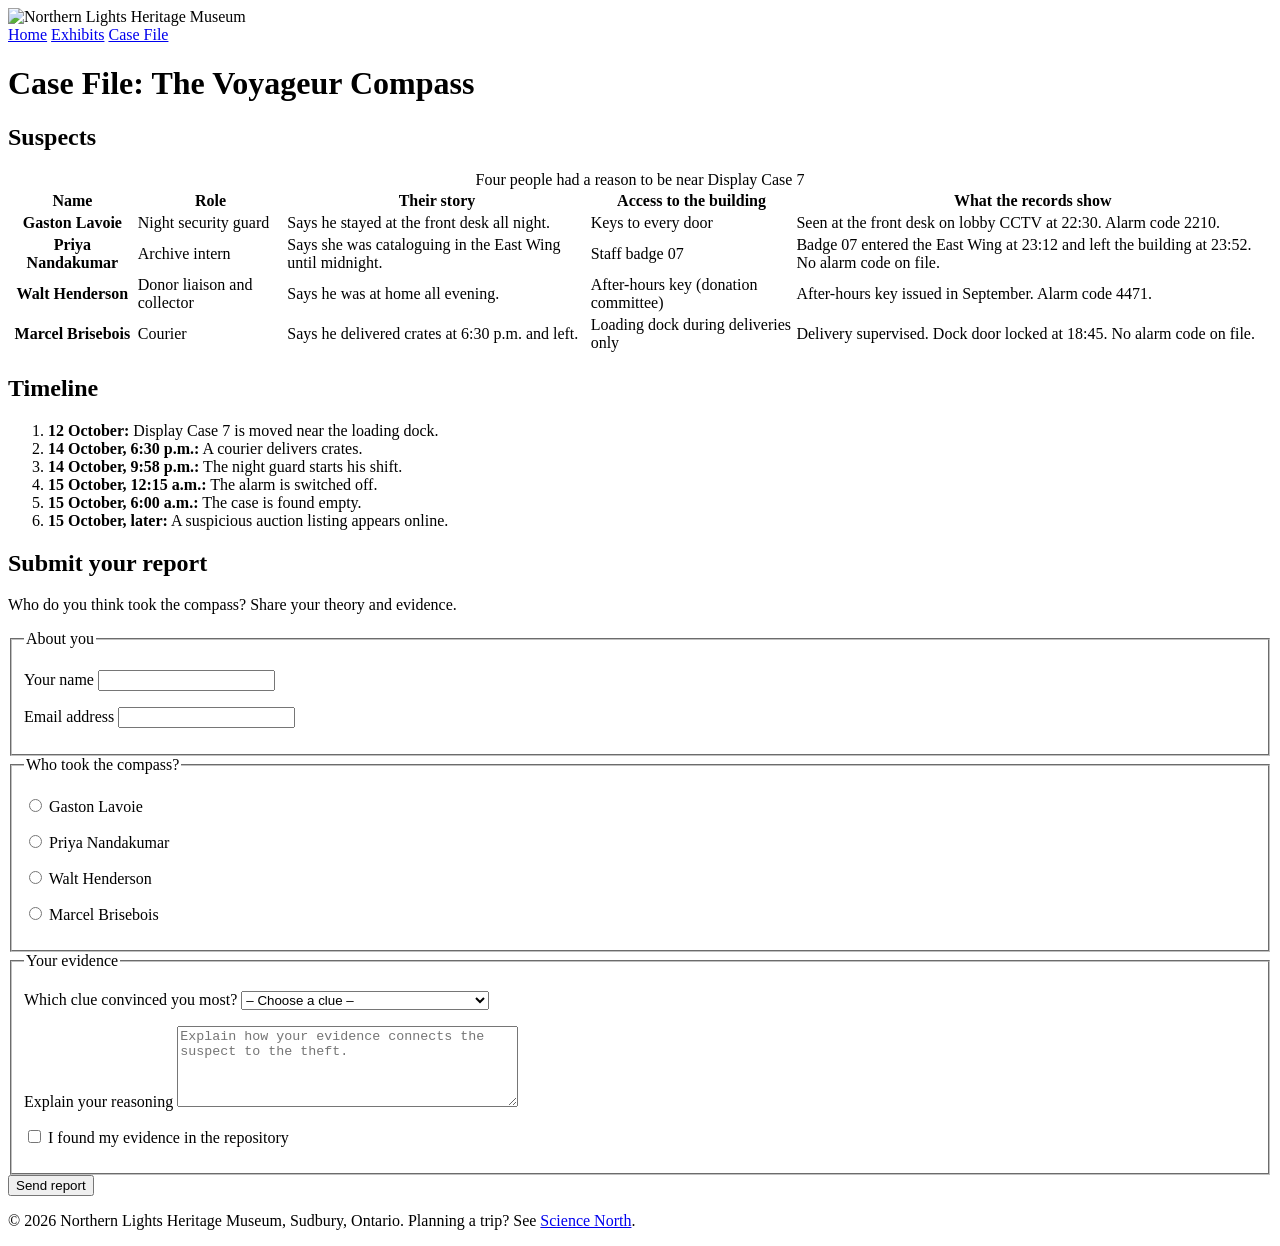
==== case-file.html @ 845b2476 "Add case file page with suspects table" ====
<!doctype html>
<html lang="en">
  <head>
    <meta charset="UTF-8" />
    <meta name="viewport" content="width=device-width, initial-scale=1.0" />
    <title>Case File | Northern Lights Heritage Museum</title>
    <link rel="stylesheet" href="styles.css" />
  </head>
  <body>
    <header>
      <img src="images/logo.png" alt="Northern Lights Heritage Museum" />

      <nav>
        <a href="index.html">Home</a>
        <a href="index.html#exhibits">Exhibits</a>
        <a href="case-file.html" class="active">Case File</a>
      </nav>
    </header>

    <main>
      <h1>Case File: The Voyageur Compass</h1>
      <section id="suspects">
        <h2>Suspects</h2>

        <div class="table-wrap">
          <table>
            <caption>
              Four people had a reason to be near Display Case 7
            </caption>

            <thead>
              <tr>
                <th scope="col">Name</th>
                <th scope="col">Role</th>
                <th scope="col">Their story</th>
                <th scope="col">Access to the building</th>
                <th scope="col">What the records show</th>
              </tr>
            </thead>

            <tbody>
              <tr>
                <th scope="row">Gaston Lavoie</th>
                <td>Night security guard</td>
                <td>Says he stayed at the front desk all night.</td>
                <td>Keys to every door</td>
                <td>
                  Seen at the front desk on lobby CCTV at 22:30. Alarm code
                  2210.
                </td>
              </tr>
              <tr>
                <th scope="row">Priya Nandakumar</th>
                <td>Archive intern</td>
                <td>
                  Says she was cataloguing in the East Wing until midnight.
                </td>
                <td>Staff badge 07</td>
                <td>
                  Badge 07 entered the East Wing at 23:12 and left the building
                  at 23:52. No alarm code on file.
                </td>
              </tr>

              <tr>
                <th scope="row">Walt Henderson</th>
                <td>Donor liaison and collector</td>
                <td>Says he was at home all evening.</td>
                <td>After-hours key (donation committee)</td>
                <td>After-hours key issued in September. Alarm code 4471.</td>
              </tr>

              <tr>
                <th scope="row">Marcel Brisebois</th>
                <td>Courier</td>
                <td>Says he delivered crates at 6:30 p.m. and left.</td>
                <td>Loading dock during deliveries only</td>
                <td>
                  Delivery supervised. Dock door locked at 18:45. No alarm code
                  on file.
                </td>
              </tr>
            </tbody>
          </table>
        </div>
      </section>
      <section id="timeline">
        <h2>Timeline</h2>

        <ol>
          <li>
            <strong>12 October:</strong>
            Display Case 7 is moved near the loading dock.
          </li>
          <li>
            <strong>14 October, 6:30 p.m.:</strong>
            A courier delivers crates.
          </li>
          <li>
            <strong>14 October, 9:58 p.m.:</strong>
            The night guard starts his shift.
          </li>
          <li>
            <strong>15 October, 12:15 a.m.:</strong>
            The alarm is switched off.
          </li>
          <li>
            <strong>15 October, 6:00 a.m.:</strong>
            The case is found empty.
          </li>
          <li>
            <strong>15 October, later:</strong>
            A suspicious auction listing appears online.
          </li>
        </ol>
      </section>
      <section id="report">
        <h2>Submit your report</h2>
        <p>
          Who do you think took the compass? Share your theory and evidence.
        </p>

        <form action="/reports" method="post">
          <fieldset>
            <legend>About you</legend>

            <p>
              <label for="detective-name">Your name</label>
              <input
                type="text"
                id="detective-name"
                name="detectiveName"
                required
              />
            </p>

            <p>
              <label for="detective-email">Email address</label>
              <input
                type="email"
                id="detective-email"
                name="detectiveEmail"
                required
              />
            </p>
          </fieldset>
          <fieldset>
            <legend>Who took the compass?</legend>

            <p>
              <input
                type="radio"
                id="who-lavoie"
                name="suspect"
                value="lavoie"
                required
              />
              <label for="who-lavoie">Gaston Lavoie</label>
            </p>

            <p>
              <input
                type="radio"
                id="who-nandakumar"
                name="suspect"
                value="nandakumar"
              />
              <label for="who-nandakumar">Priya Nandakumar</label>
            </p>

            <p>
              <input
                type="radio"
                id="who-henderson"
                name="suspect"
                value="henderson"
              />
              <label for="who-henderson">Walt Henderson</label>
            </p>

            <p>
              <input
                type="radio"
                id="who-brisebois"
                name="suspect"
                value="brisebois"
              />
              <label for="who-brisebois">Marcel Brisebois</label>
            </p>
          </fieldset>
          <fieldset>
            <legend>Your evidence</legend>

            <p>
              <label for="best-clue">Which clue convinced you most?</label>
              <select id="best-clue" name="bestClue" required>
                <option value="">– Choose a clue –</option>
                <option value="deleted-notes">The deleted staff notes</option>
                <option value="security-log">
                  The security log on the archive branch
                </option>
                <option value="html-comment">
                  The note in the old HTML page
                </option>
                <option value="css-comment">
                  The note in the old stylesheet
                </option>
              </select>
            </p>

            <p>
              <label for="reasoning">Explain your reasoning</label>
              <textarea
                id="reasoning"
                name="reasoning"
                rows="5"
                cols="40"
                placeholder="Explain how your evidence connects the suspect to the theft."
              ></textarea>
            </p>

            <p>
              <input
                type="checkbox"
                id="confirm"
                name="confirmEvidence"
                value="yes"
                required
              />
              <label for="confirm">I found my evidence in the repository</label>
            </p>
          </fieldset>

          <button type="submit" class="btn">Send report</button>
        </form>
      </section>
    </main>

    <footer>
      <p>
        © 2026 Northern Lights Heritage Museum, Sudbury, Ontario. Planning a
        trip? See
        <a href="https://www.sciencenorth.ca/">Science North</a>.
      </p>
    </footer>
  </body>
</html>
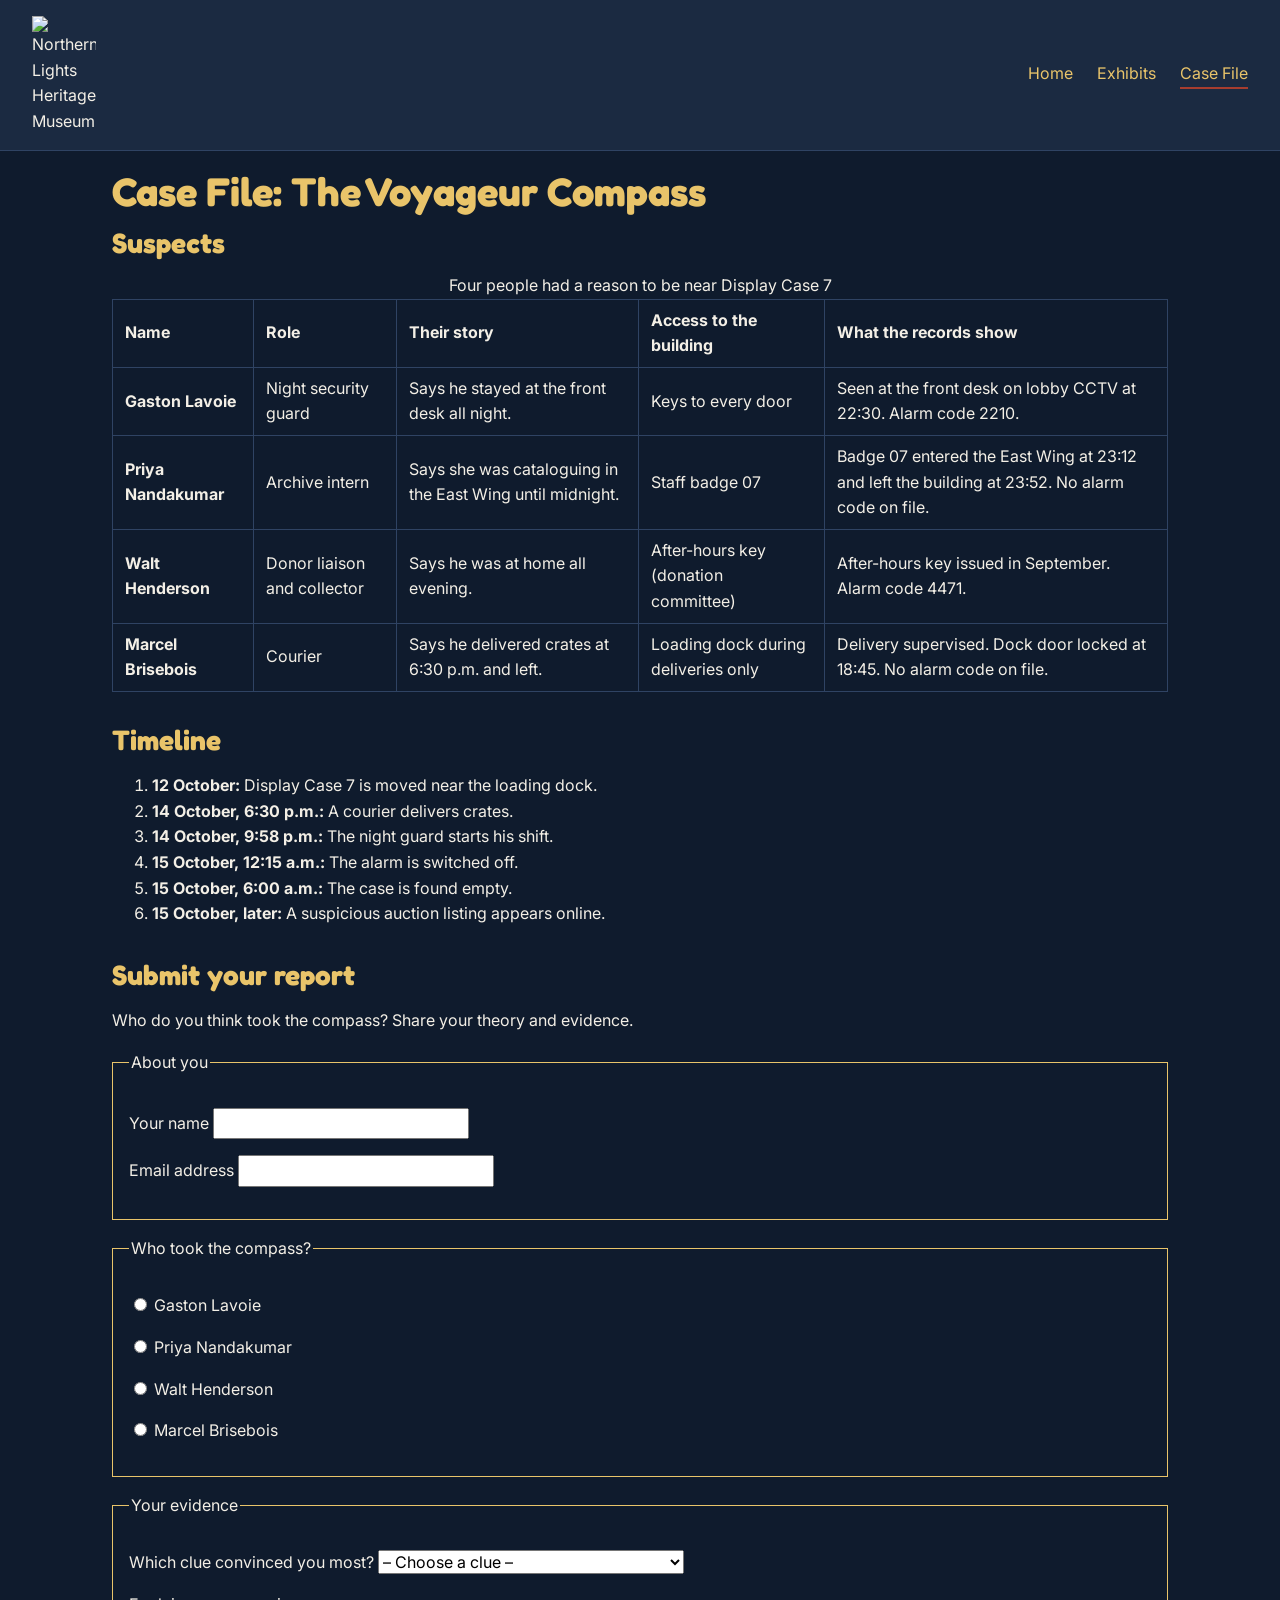
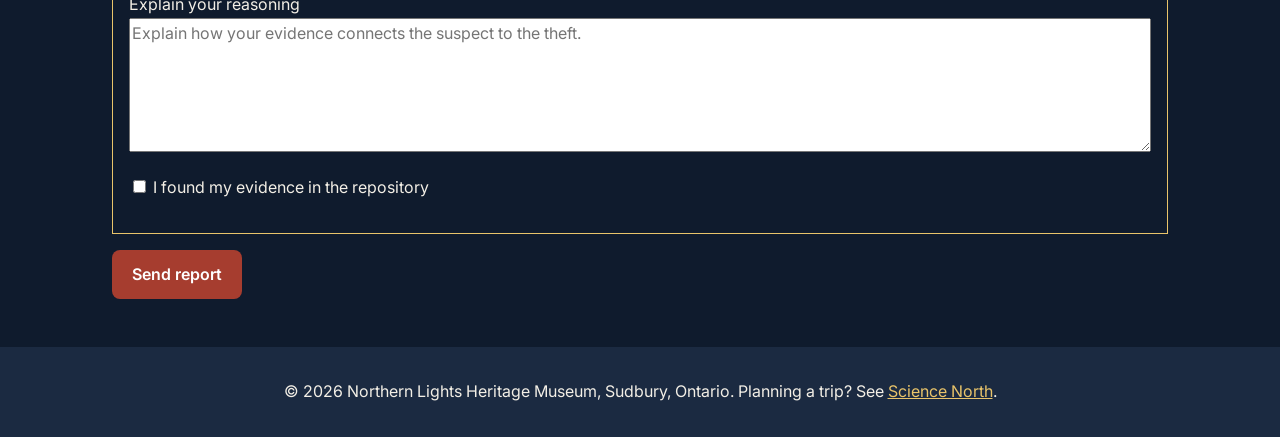
==== commit bbc53887: "Apply night palette, fonts and heading scale" ====
--- a/case-file.html
+++ b/case-file.html
@@ -4,6 +4,12 @@
     <meta charset="UTF-8" />
     <meta name="viewport" content="width=device-width, initial-scale=1.0" />
     <title>Case File | Northern Lights Heritage Museum</title>
+    <link rel="preconnect" href="https://fonts.googleapis.com" />
+    <link rel="preconnect" href="https://fonts.gstatic.com" crossorigin />
+    <link
+      href="https://fonts.googleapis.com/css2?family=Fredoka:wght@500;600&amp;family=Inter:wght@400;600&amp;display=swap"
+      rel="stylesheet"
+    />
     <link rel="stylesheet" href="styles.css" />
   </head>
   <body>
--- a/styles.css
+++ b/styles.css
@@ -0,0 +1,210 @@
+/* Voyageur Museum: styles.css (starter) */
+:root {
+  --color-bg: #0f1b2d;
+  --color-surface: #1b2a41;
+  --color-text: #f3efe6;
+  --color-primary: #e9c46a;
+  --color-accent: #a63d2f;
+  --color-accent-dark: #7d2c21;
+  --color-border: #2f4363;
+  --color-muted: #a9b4c6;
+  --spacing-unit: 1rem;
+  --radius: 0.5rem;
+  --font-heading: "Fredoka", "Trebuchet MS", sans-serif;
+  --font-body: "Inter", "Helvetica Neue", Arial, sans-serif;
+}
+
+/* Caption text under exhibit photos. Added by Sam (IT). */
+.caption {
+  color: #6b7a90;
+  font-size: 0.9rem;
+}
+
+* {
+  box-sizing: border-box;
+}
+
+body {
+  margin: 0;
+  background-color: var(--color-bg);
+  color: var(--color-text);
+  font-family: var(--font-body);
+  line-height: 1.6;
+}
+
+img {
+  max-width: 100%;
+  height: auto;
+}
+
+a {
+  color: var(--color-primary);
+}
+
+h1,
+h2,
+h3 {
+  margin: 0 0 0.75rem;
+  font-family: var(--font-heading);
+  line-height: 1.2;
+  color: var(--color-primary);
+}
+
+h1 {
+  font-size: 2rem;
+}
+
+h2 {
+  font-size: 1.5rem;
+}
+
+h3 {
+  font-size: 1.25rem;
+}
+
+header {
+  display: flex;
+  flex-wrap: wrap;
+  justify-content: space-between;
+  align-items: center;
+  gap: 1rem;
+  padding: var(--spacing-unit);
+  background-color: var(--color-surface);
+  border-bottom: 1px solid var(--color-border);
+}
+
+header img {
+  width: 4rem;
+}
+
+nav a {
+  color: var(--color-primary);
+  text-decoration: none;
+}
+
+nav {
+  display: flex;
+  flex-wrap: wrap;
+  gap: 0.5rem 1.5rem;
+}
+
+main {
+  max-width: 70rem;
+  margin: 0 auto;
+  padding: var(--spacing-unit);
+}
+
+section {
+  margin-bottom: 2rem;
+}
+
+footer {
+  padding: var(--spacing-unit);
+  background-color: var(--color-surface);
+  color: var(--color-text);
+  text-align: center;
+}
+
+fieldset {
+  margin: 0 0 1rem;
+  padding: var(--spacing-unit);
+  border: 1px solid var(--color-primary);
+}
+
+textarea {
+  width: 100%;
+}
+
+.active {
+  color: var(--color-primary);
+  border-bottom: 2px solid var(--color-accent);
+}
+
+.exhibit-list {
+  list-style: none;
+  margin: 0;
+  padding: 0;
+  display: grid;
+  grid-template-columns: 1fr;
+  gap: var(--spacing-unit);
+}
+
+.showcase {
+  display: grid;
+  gap: 2rem;
+}
+
+table {
+  width: 100%;
+  min-width: 36rem;
+  border-collapse: collapse;
+}
+
+th,
+td {
+  padding: 0.5rem 0.75rem;
+  border: 1px solid var(--color-border);
+  text-align: left;
+}
+
+.table-wrap {
+  overflow-x: auto;
+}
+
+.btn {
+  display: inline-block;
+  padding: 0.75rem 1.25rem;
+  background-color: var(--color-accent);
+  color: #ffffff;
+  border: 0;
+  border-radius: var(--radius);
+  font: inherit;
+  font-weight: 600;
+  text-decoration: none;
+  cursor: pointer;
+}
+
+.btn:hover {
+  background-color: var(--color-accent-dark);
+}
+
+.card {
+  padding: var(--spacing-unit);
+  background-color: var(--color-surface);
+  border: 1px solid var(--color-border);
+  border-radius: var(--radius);
+}
+
+input,
+select,
+textarea,
+button {
+  font: inherit;
+}
+
+@media (min-width: 768px) {
+  .exhibit-list {
+    grid-template-columns: repeat(2, 1fr);
+  }
+
+  header,
+  main,
+  footer {
+    padding-left: 2rem;
+    padding-right: 2rem;
+  }
+  h1 {
+    font-size: 2.5rem;
+  }
+
+  h2 {
+    font-size: 1.75rem;
+  }
+}
+
+@media (min-width: 1024px) {
+  .showcase {
+    grid-template-columns: 2fr 1fr;
+    align-items: start;
+  }
+}
